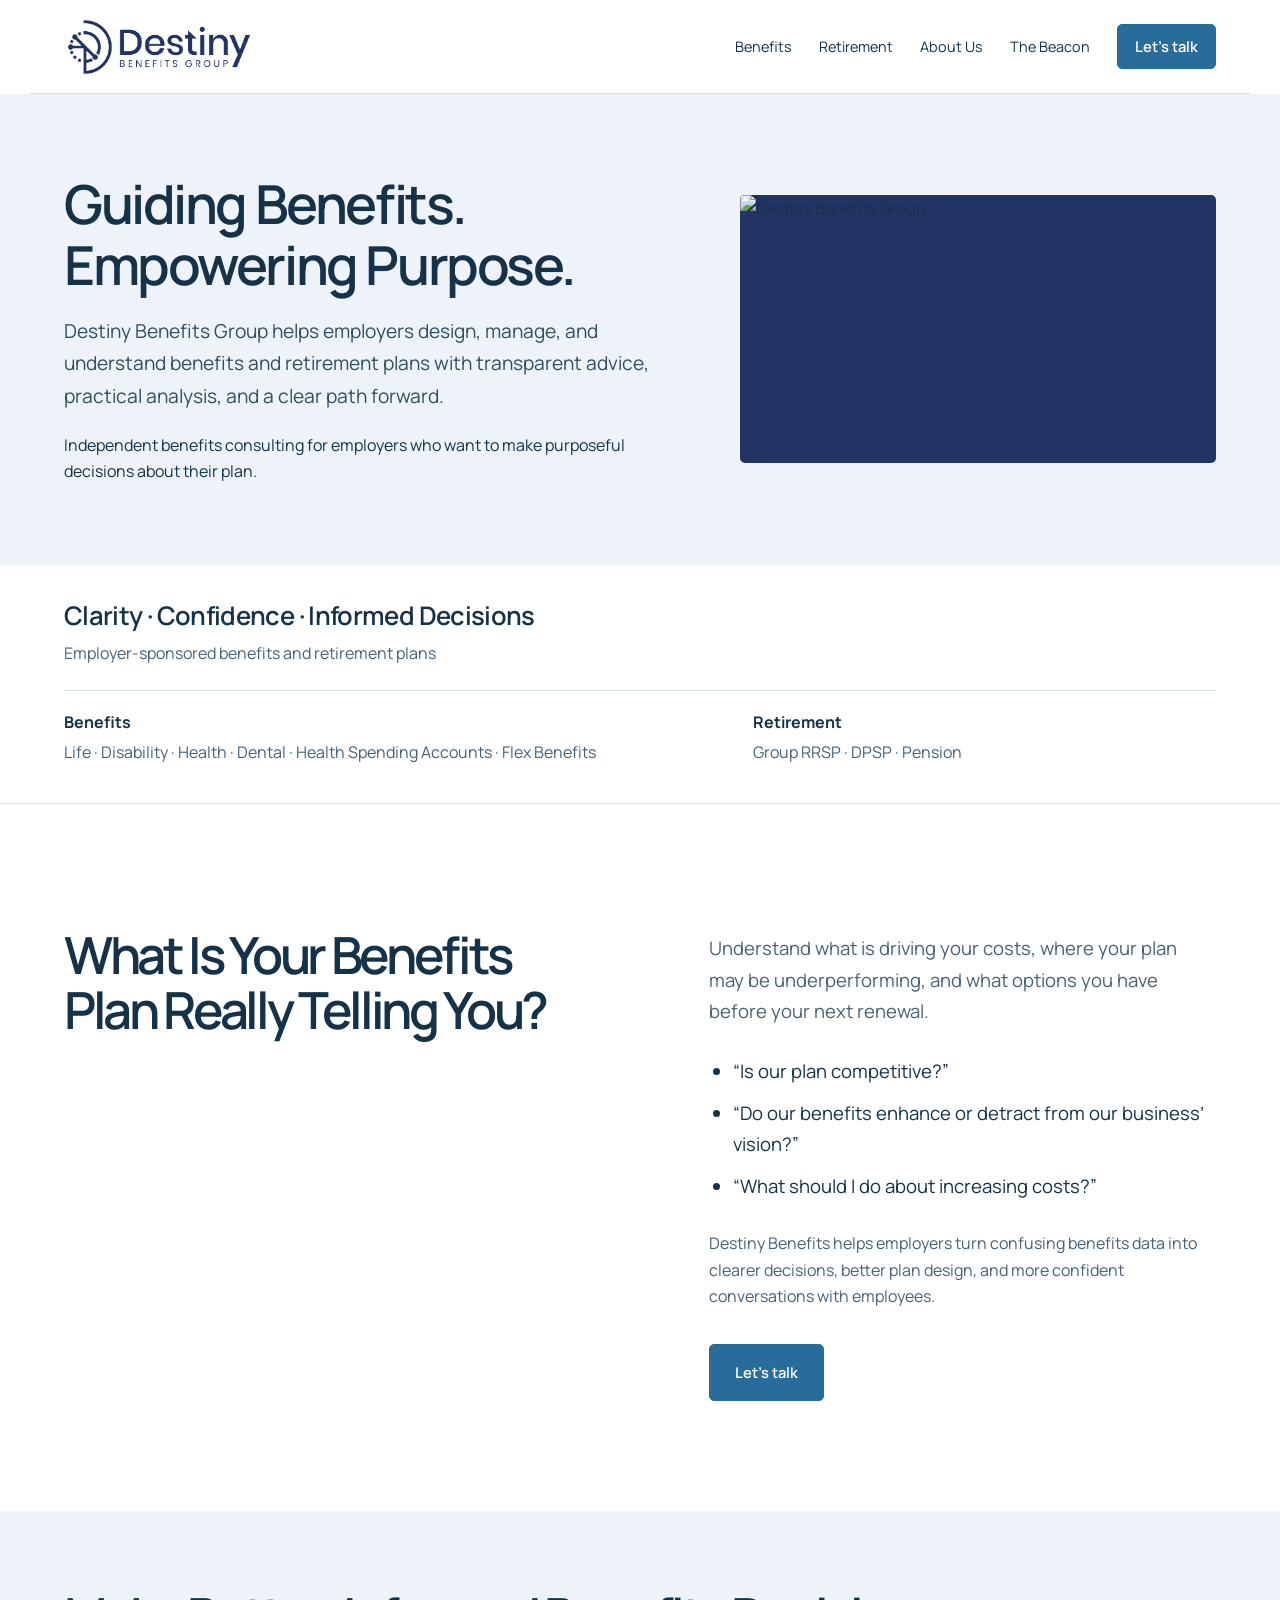
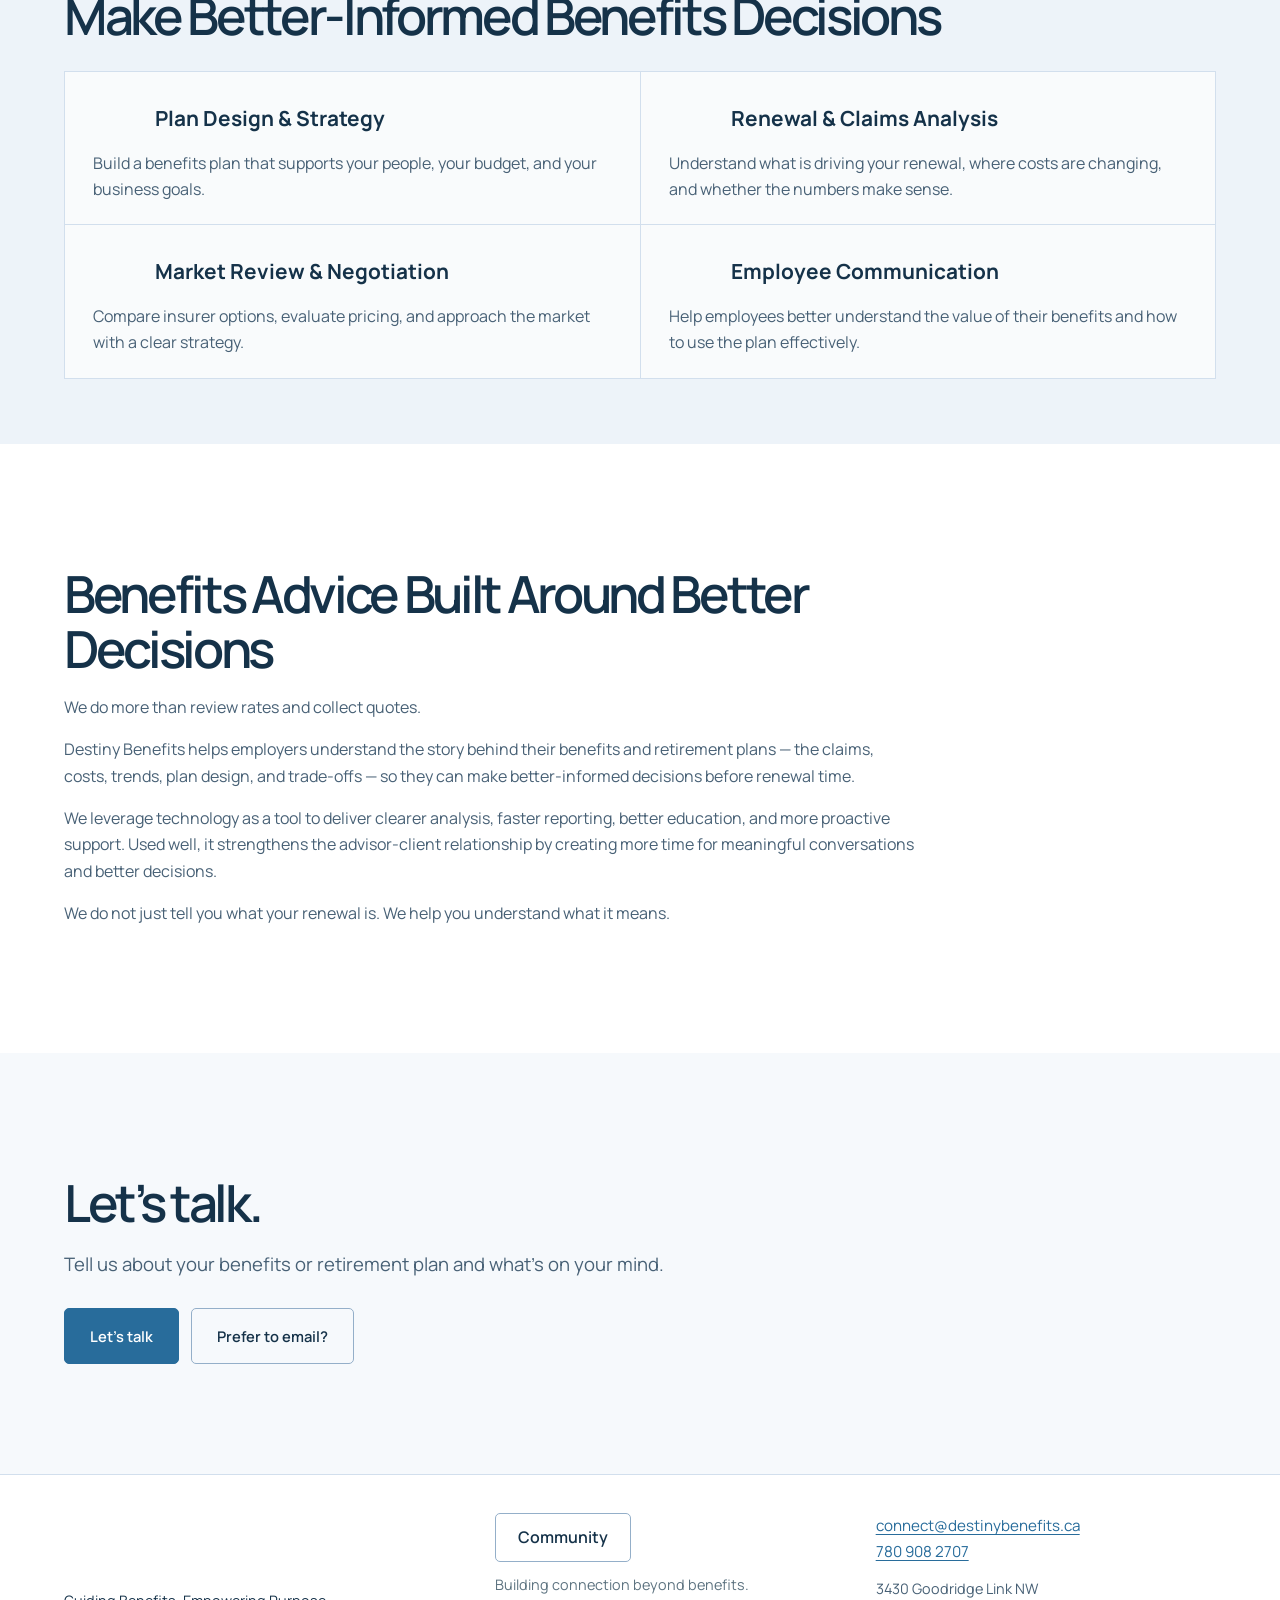
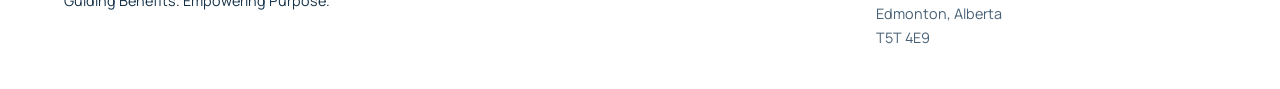
==== website/index.html @ bb43218a "Initial website backup" ====
<!doctype html>
<html lang="en-CA">
<head>
<meta charset="utf-8"><meta name="viewport" content="width=device-width,initial-scale=1">
<title>Destiny Benefits Group | Benefits &amp; Group Retirement</title>
<meta name="description" content="Destiny Benefits Group helps employers design, manage and understand benefits and retirement plans with transparent advice, practical analysis and a clear path forward.">
<link rel="canonical" href="https://www.caseyco.ca/">
<script async src="https://www.googletagmanager.com/gtag/js?id=G-K50L75HKY7"></script>
<script>window.dataLayer=window.dataLayer||[];function gtag(){dataLayer.push(arguments)}gtag('js',new Date());gtag('config','G-K50L75HKY7');</script>
<link rel="icon" type="image/svg+xml" href="data:image/svg+xml,%3Csvg xmlns='http://www.w3.org/2000/svg' viewBox='0 0 64 64'%3E%3Crect width='64' height='64' rx='10' fill='%23262327'/%3E%3Ctext x='32' y='45' text-anchor='middle' font-family='Georgia' font-size='43' fill='%23d6ac58'%3E%26amp%3B%3C/text%3E%3C/svg%3E">
<style>
@import url('https://fonts.googleapis.com/css2?family=DM+Sans:wght@400;500;600;700&family=Manrope:wght@400;500;600&display=swap');
:root{--ink:#282428;--muted:#665f5d;--gold:#b8893d;--pale:#f7f3ec;--cream:#fdfbf7;--line:#ded6ca}*{box-sizing:border-box}html{scroll-behavior:smooth}body{margin:0;color:var(--ink);background:var(--cream);font:16px/1.65 'DM Sans',Arial,sans-serif}a{color:inherit}img{max-width:100%}button,input,select,textarea{font:inherit}button{cursor:pointer}.wrap{max-width:1220px;margin:auto;padding:0 34px}.eyebrow{font-size:.78rem;letter-spacing:.19em;text-transform:uppercase;font-weight:700;color:#946c31}.serif{font-family:Georgia,'Times New Roman',serif;font-weight:400;letter-spacing:-.045em;line-height:1.06}h1{font-size:clamp(3.2rem,6.7vw,6.8rem);margin:.3em 0}h2{font-size:clamp(2.4rem,4vw,4.5rem);margin:.25em 0 .35em}h3{font-size:1.38rem;line-height:1.25;margin:.7em 0}.lead{font-size:1.16rem;line-height:1.7;color:#4d4748;max-width:620px}.btn{display:inline-flex;align-items:center;justify-content:center;padding:15px 25px;border:1px solid var(--ink);background:var(--ink);color:white;text-decoration:none;font-weight:600;font-size:.92rem;min-height:54px;transition:.2s}.btn:hover{background:#4c3e35}.btn.light{background:transparent;color:var(--ink)}.btn.light:hover{background:#eee8dd}.textlink{font-weight:700;text-underline-offset:5px}.nav{display:flex;align-items:center;justify-content:space-between;gap:24px;min-height:94px;border-bottom:1px solid var(--line)}.nav img{width:190px;display:block}.navlinks{display:flex;align-items:center;gap:27px;font-size:.9rem}.navlinks a{text-decoration:none}.navlinks a:hover{text-decoration:underline}.navlinks .btn{min-height:42px;padding:9px 17px;color:white}.hero{background:#f8f5ef;position:relative;overflow:hidden}.hero:after{content:'&';font-family:Georgia,serif;color:#d8bd87;position:absolute;font-size:40rem;line-height:1;right:-7rem;top:-7rem;opacity:.16;pointer-events:none}.herogrid{display:grid;grid-template-columns:1.2fr .8fr;gap:7%;align-items:end;padding-top:95px;padding-bottom:100px;position:relative;z-index:1}.hero .lead{font-size:1.2rem}.heroaside{border-top:1px solid #bbaa8e;padding-top:30px;margin-bottom:14px;max-width:380px}.heroaside strong{display:block;font:normal 1.8rem/1.2 Georgia,serif}.heroaside p{color:var(--muted)}.actions{display:flex;gap:12px;flex-wrap:wrap;margin-top:35px}.strip{background:var(--ink);color:#f7f0e4}.strip .wrap{display:flex;align-items:center;justify-content:space-between;gap:40px;padding-top:28px;padding-bottom:28px}.strip p{margin:0;font-size:1.05rem}.strip span{color:#d6ad66}.section{padding:110px 0}.intro{display:grid;grid-template-columns:1fr 1fr;gap:12%;align-items:start}.intro p{color:var(--muted)}.rule{border-top:1px solid var(--line);margin-top:40px}.grid3{display:grid;grid-template-columns:repeat(3,1fr);gap:23px;margin-top:45px}.card{border-top:2px solid #c49a57;padding:25px 15px 20px 0}.card .num{font-family:Georgia,serif;color:#b58c4e;font-size:1.5rem}.card p{color:var(--muted);margin:0}.cream{background:var(--pale)}.offerhead{display:flex;justify-content:space-between;align-items:end;gap:40px}.offerhead p{max-width:480px;color:var(--muted)}.offergrid{display:grid;grid-template-columns:repeat(2,1fr);gap:1px;background:var(--line);border:1px solid var(--line);margin-top:45px}.offer{padding:39px;background:var(--cream)}.offer p{color:var(--muted);margin:0}.offer small{display:block;text-transform:uppercase;letter-spacing:.12em;color:#936b34;font-weight:700}.micro{background:#2d292b;color:#f8f4ee;padding:95px 0}.microgrid{display:grid;grid-template-columns:1.2fr .8fr;gap:10%;align-items:center}.micro .eyebrow{color:#dbba7a}.micro p{color:#ddd4cb}.micro .btn{background:#d1aa66;color:#261f1e;border-color:#d1aa66}.microbox{border:1px solid #8b7558;padding:38px}.microbox strong{font:normal 2rem Georgia,serif;color:#e4ca97}.microbox ul{padding-left:20px;color:#e5d9cd}.microbox li{margin:10px 0}.process{display:grid;grid-template-columns:repeat(4,1fr);gap:22px;margin-top:40px}.step{border-top:1px solid #ae956d;padding-top:17px}.step b{color:#af8546}.step p{color:var(--muted)}.quote{padding:78px 0;background:#eee5d6}.quote blockquote{font:normal clamp(2rem,3.7vw,3.9rem)/1.2 Georgia,serif;letter-spacing:-.035em;max-width:900px;margin:0}.quote p{margin-bottom:0;color:#6f604c}.contact{background:#f8f5ef}.contactgrid{display:grid;grid-template-columns:.85fr 1.15fr;gap:9%}.contact p{color:var(--muted)}form{background:#fff;padding:36px;border:1px solid var(--line)}label{display:block;font-weight:600;font-size:.9rem;margin-bottom:6px}input,select,textarea{width:100%;border:1px solid #bfb7ab;background:#fff;border-radius:0;padding:12px 13px;color:var(--ink);min-height:49px}textarea{min-height:110px;resize:vertical}input:focus,select:focus,textarea:focus{outline:2px solid var(--gold);outline-offset:2px}.field{margin-bottom:18px}.row{display:grid;grid-template-columns:1fr 1fr;gap:15px}.hint{font-size:.82rem;color:var(--muted);line-height:1.5}.footer{background:#262327;color:#e8e0d8;padding:45px 0}.footer .wrap{display:flex;justify-content:space-between;gap:30px;align-items:center}.footer img{width:180px;background:white}.footer a{color:#e2bf81}.footer p{font-size:.82rem;color:#c8bfb5;margin:0}.sr{position:absolute;width:1px;height:1px;padding:0;margin:-1px;overflow:hidden;clip:rect(0,0,0,0);white-space:nowrap;border:0}@media(max-width:850px){.navlinks a:not(.btn){display:none}.herogrid,.intro,.microgrid,.contactgrid{grid-template-columns:1fr}.herogrid{padding-top:65px;padding-bottom:70px;gap:45px}.heroaside{max-width:none}.grid3,.process{grid-template-columns:repeat(2,1fr)}.section{padding:75px 0}}@media(max-width:600px){.wrap{padding-left:22px;padding-right:22px}.nav{min-height:74px}.nav img{width:145px}.navlinks .btn{font-size:.78rem;padding:7px 10px;min-height:40px}.herogrid{padding-top:48px}h1{font-size:3.45rem}.grid3,.process,.offergrid,.row{grid-template-columns:1fr}.offer{padding:27px}.strip .wrap{display:block}.strip p+p{margin-top:8px}.microbox{padding:25px}.footer .wrap{display:block}.footer p{margin-top:20px}form{padding:22px}.section{padding:65px 0}}@media(prefers-reduced-motion:reduce){html{scroll-behavior:auto}*{transition:none!important}}
/* Blend the white JPEG logo into the page instead of framing it as a tile. */
.nav img,.footer img{mix-blend-mode:multiply}
.footer{background:#f8f5ef;color:var(--ink);border-top:1px solid var(--line)}
.footer img{background:transparent}.footer a{color:#735020}.footer p{color:#6f6760}
.hero{background:#f7f2e9}.hero:after{opacity:.11;right:-5rem;top:-8rem}
.hero .eyebrow{color:#805722}.heroaside{border-top:2px solid #c99d56}
@media(max-width:600px){.hero:after{right:-10rem;top:3rem;font-size:25rem}}

/* Contemporary, high-contrast direction. The supplied mark remains blended into white surfaces. */
:root{--ink:#153249;--muted:#486176;--gold:#286c9b;--pale:#edf3f9;--cream:#ffffff;--line:#d2dfed}
body{background:#fff;color:var(--ink);font-family:'Manrope','DM Sans',Arial,sans-serif}
.serif{font-family:'Manrope','DM Sans',Arial,sans-serif;font-weight:600;letter-spacing:-.065em;line-height:1.07}
.eyebrow{color:#255c86;letter-spacing:.12em}.lead{color:#314d60}.btn{background:#286c9b;border-color:#286c9b;color:white;border-radius:5px}.btn:hover{background:#205579;border-color:#205579}.btn.light{color:#153249;border-color:#94afc9;background:transparent}.btn.light:hover{background:#e7eff8}
.nav{background:white}.nav img,.footer img{mix-blend-mode:multiply}.navlinks .btn{color:white}
.hero{background:#edf3f9}.hero:after{content:none}.herogrid{align-items:center;grid-template-columns:1.16fr .84fr;padding-top:105px;padding-bottom:115px}.hero h1{max-width:790px}.heroaside{background:#153249;color:white;padding:50px;border:0;max-width:none;margin:0;border-radius:5px;box-shadow:16px 16px 0 #ccdff2}.heroaside .eyebrow{color:#b5d8f4}.heroaside strong{font-family:'Manrope',sans-serif;font-size:clamp(1.7rem,2.2vw,2.5rem);font-weight:600;letter-spacing:-.045em}.heroaside p{color:#dfecf8}.hero .eyebrow{color:#286c9b}
.audience{background:#fff}.audience-heading{display:flex;justify-content:space-between;align-items:end;gap:40px}.audience-heading p{max-width:385px;color:var(--muted)}.audience-tabs{display:grid;grid-template-columns:repeat(3,1fr);gap:12px;margin-top:42px}.audience-tab{text-align:left;border:1px solid #d2dfed;background:#f6f9fc;color:var(--ink);padding:23px 25px;min-height:126px;border-radius:5px;transition:.2s}.audience-tab:hover{border-color:#286c9b;background:#e7eff8}.audience-tab.active{background:#153249;color:white;border-color:#153249}.audience-tab span{font-size:.76rem;font-weight:700;color:#286c9b;margin-right:15px}.audience-tab.active span{color:#b5d8f4}.audience-tab strong{font-size:1.14rem}.audience-tab small{display:block;margin:10px 0 0 32px;font-size:.85rem}.audience-panel{display:grid;grid-template-columns:1.05fr .95fr;gap:8%;background:#edf3f9;margin-top:14px;padding:55px;border-radius:5px;min-height:400px}.audience-copy h3{font-size:clamp(2rem,3.2vw,3.5rem);margin:12px 0 22px;max-width:540px}.audience-copy p{color:#38576b}.audience-copy .btn{margin-top:13px}.audience-benefits{border-left:1px solid #bed2e7;padding-left:8%;align-self:center}.audience-benefits ul{padding:0;margin:15px 0 0;list-style:none}.audience-benefits li{padding:18px 0;border-top:1px solid #bed2e7}.audience-benefits strong,.audience-benefits span{display:block}.audience-benefits span{font-size:.93rem;color:#486176;margin-top:3px}
.review{background:#153249;color:white}.reviewgrid{display:grid;grid-template-columns:1.15fr .85fr;gap:12%;align-items:center}.review .eyebrow{color:#b5d8f4}.review .lead,.review p{color:#dfecf8}.review .btn{background:#a4cbec;color:#17364f;border-color:#a4cbec}.review .btn:hover{background:#d0e6f9}.review-note{border:1px solid #7399ba;padding:35px}.review-note h3{font-size:1.65rem}.review-note p{margin-bottom:0}
.solutions{background:white}.offergrid{background:#d2dfed;border-color:#d2dfed}.offer{background:#f9fbfc}.offer small{color:#286c9b}.offer h3{font-size:1.5rem}.method{background:#edf3f9}.method .step{border-color:#91b5d4}.method .step b{color:#286c9b}
.contact{background:#f6f9fc}.contact form{border-color:#d2dfed;box-shadow:12px 12px 0 #dfeaf6}.contact input,.contact select,.contact textarea{border-color:#a1b9d1;border-radius:3px}.footer{background:#fff;color:var(--ink);border-top:1px solid #d2dfed}.footer a{color:#286c9b}.footer p{color:#5d7380}
@media(max-width:850px){.herogrid,.reviewgrid,.audience-panel{grid-template-columns:1fr}.reviewgrid{gap:38px}.audience-panel{gap:24px}.herogrid{padding-top:75px;padding-bottom:85px}.heroaside{box-shadow:10px 10px 0 #ccdff2}.audience-benefits{border-left:0;border-top:1px solid #bed2e7;padding:28px 0 0}.audience-heading{display:block}}
@media(max-width:600px){.herogrid{padding-top:55px}.hero h1{font-size:clamp(3rem,12vw,4rem)}.heroaside{padding:29px}.audience-tabs{grid-template-columns:1fr;gap:8px}.audience-tab{min-height:80px;padding:14px 18px}.audience-tab small{margin:3px 0 0 31px}.audience-panel{padding:27px}.review-note{padding:25px}.contact form{box-shadow:6px 6px 0 #dfeaf6}}
.contact-content{max-width:760px}.contact-content .actions{margin-top:28px}.contact-content .btn{margin-top:0}
.brand-logo{display:block;width:190px;height:70px;background:url("assets/destiny-benefits-logo.png") center center/340px auto no-repeat}.footer .brand-logo{width:180px;height:66px;background-size:322px auto}@media(max-width:600px){.nav .brand-logo{width:145px;height:54px;background-size:260px auto}}
@media(max-width:850px){.nav{flex-wrap:wrap;padding-top:10px;padding-bottom:14px}.navlinks{width:100%;justify-content:space-between;gap:10px;flex-wrap:wrap}.navlinks a:not(.btn){display:inline}.navlinks .btn{min-height:40px;padding:8px 13px}}
.copy-option{margin-top:30px;border-top:1px solid #bed2e7;padding-top:18px}.copy-option summary{cursor:pointer;font-weight:700;color:#255c86;text-underline-offset:4px}.copy-option[open]{border-top-color:#82a8c9}.copy-option h4{font-size:1.45rem;line-height:1.2;margin:22px 0 12px}.copy-option p{margin:0 0 13px}.copy-option .alt-statement{margin:18px 0;font-weight:700;color:#153249}

.hero h1{font-size:clamp(2.8rem,4.3vw,4.5rem);line-height:1.13;letter-spacing:-.045em;max-width:680px}
@media(max-width:600px){.hero h1{font-size:clamp(2.45rem,8.5vw,3.1rem);line-height:1.14}}

.home-hero .herogrid{grid-template-columns:1.12fr .88fr;gap:6%;padding-top:64px;padding-bottom:64px}.home-hero h1{font-size:clamp(2.7rem,4.2vw,4.3rem)}.logo-animation{position:relative;aspect-ratio:16/9;width:100%;overflow:hidden;border-radius:5px;background:#223463}.logo-animation img,.logo-animation video{position:absolute;width:100%;height:100%;object-fit:contain;inset:0}.logo-animation video{display:none}.logo-animation.playing video{display:block}.logo-animation.playing img{visibility:hidden}.home-plans{padding:32px 0;border-bottom:1px solid var(--line)}.home-plans .wrap{display:grid;grid-template-columns:.8fr 1.2fr;gap:35px;align-items:center}.home-plans p{margin:4px 0}.home-services{grid-template-columns:repeat(2,1fr)}.home-questions{padding-left:24px;margin:28px 0;font-size:1.16rem}.home-questions li{margin:12px 0}.home-approach{max-width:850px}.home-approach p{color:var(--muted)}@media(max-width:850px){.home-hero .herogrid{grid-template-columns:1fr;gap:30px}.logo-animation{grid-row:1;max-width:480px;justify-self:center}.home-plans .wrap{grid-template-columns:1fr;gap:12px}}@media(max-width:600px){.home-hero .herogrid{padding-top:28px;padding-bottom:45px}.logo-animation{max-width:340px}.home-services{grid-template-columns:1fr}}
.service-icon{display:block;width:112px;height:99px;background-image:url('/assets/service-icons.png');background-size:400% 100%;background-repeat:no-repeat;mix-blend-mode:multiply;margin:-12px 0 12px -24px}.service-icon.strategy{background-position:0% 0}.service-icon.analysis{background-position:33.333333% 0}.service-icon.review-icon{background-position:66.666667% 0}.service-icon.employee{background-position:100% 0}
.home-service-section{padding:65px 0}.home-service-section .home-services{margin-top:28px}.home-services .offer{padding:22px 28px}.service-title{display:flex;align-items:center;gap:12px;margin-bottom:9px}.service-title h3{margin:0;font-size:1.3rem}.service-title .service-icon{flex:0 0 72px;width:72px;height:64px;margin:-8px -8px -8px -16px}.home-services .offer p{font-size:1rem;line-height:1.6}@media(max-width:600px){.home-service-section{padding:45px 0}.home-services .offer{padding:20px 24px}.service-title h3{font-size:1.2rem}}
.home-plans{padding:34px 0 38px}.home-plans .wrap{display:block}.home-plans .plans-heading{font-size:clamp(1.3rem,2vw,1.65rem);font-weight:600;line-height:1.35;letter-spacing:-.025em;margin:0 0 7px}.home-plans .plans-description{font-size:1rem;color:var(--muted);margin:0}.plans-columns{display:grid;grid-template-columns:1.4fr 1fr;gap:40px;margin-top:23px;padding-top:20px;border-top:1px solid var(--line)}.plans-columns h3{font-size:1rem;margin:0 0 6px;line-height:1.4}.plans-columns p{font-size:1rem;color:var(--muted);line-height:1.65;margin:0}@media(max-width:600px){.plans-columns{grid-template-columns:1fr;gap:18px}.home-plans{padding:28px 0 30px}}
.service-title .service-icon{position:relative;flex:0 0 48px;width:48px;height:48px;margin:0;background:none;mix-blend-mode:multiply}.service-title .service-icon:before{content:"";position:absolute;background-image:url("/assets/service-icons.png");background-repeat:no-repeat}.service-title{gap:14px}
.service-title .service-icon.strategy:before{width:44.000px;height:43.463px;left:2.000px;top:2.268px;background-size:403.512px 89.341px;background-position:-33.268px -27.098px}
.service-title .service-icon.analysis:before{width:38.292px;height:44.000px;left:4.854px;top:2.000px;background-size:357.708px 79.200px;background-position:-112.022px -20.692px}
.service-title .service-icon.review-icon:before{width:44.000px;height:42.186px;left:2.000px;top:2.907px;background-size:341.113px 75.526px;background-position:-179.175px -20.639px}
.service-title .service-icon.employee:before{width:44.000px;height:42.683px;left:2.000px;top:2.659px;background-size:396.263px 87.737px;background-position:-301.940px -25.820px}

/* Shared footer across every page. */
.footer{background:#fff;border-top:1px solid var(--line);padding:38px 0}.footer .footer-grid{display:grid;grid-template-columns:1.15fr 1fr 1fr;gap:40px;align-items:start}.footer .brand-logo{width:180px;height:66px;background:url('/assets/destiny-benefits-logo.png') center/322px auto no-repeat}.footer .footer-tagline{font-size:.9rem;color:var(--ink);margin:10px 0 0}.footer .community-link{display:inline-flex;align-items:center;justify-content:center;padding:10px 22px;border:1px solid #94afc9;border-radius:5px;text-decoration:none;color:var(--ink);font-size:1rem;font-weight:600;min-height:44px}.footer .community-link:hover{background:var(--pale);border-color:#286c9b}.footer .footer-community p{font-size:.9rem;line-height:1.5;margin:12px 0 0}.footer .footer-contact{font-size:.95rem;line-height:1.7}.footer .footer-contact a{overflow-wrap:anywhere;text-underline-offset:3px}.footer address{font-style:normal;font-size:.9rem;color:var(--muted);margin-top:12px}.footer a:focus-visible{outline:2px solid #286c9b;outline-offset:4px}@media(max-width:850px){.footer .footer-grid{grid-template-columns:1fr 1fr;gap:28px}.footer .footer-brand{grid-column:1/-1}}@media(max-width:600px){.footer .footer-grid{grid-template-columns:1fr;gap:26px}.footer .footer-brand{grid-column:auto}.footer .footer-tagline{margin-top:10px}.footer .footer-community p{margin-top:10px}}
</style>
</head>
<body><header class="wrap nav"><a href="/" aria-label="Destiny Benefits Group home"><span class="brand-logo" role="img" aria-label="Destiny Benefits Group"></span></a><nav class="navlinks" aria-label="Main navigation"><a href="/healthbenefits/">Benefits</a><a href="/retirement/">Retirement</a><a href="/model/">About Us</a><a href="https://www.destinybenefits.ca/the-beacon-blog">The Beacon</a><a class="btn" href="/lets-talk/">Let’s talk</a></nav></header><main id="top">
<section class="hero home-hero"><div class="wrap herogrid"><div><h1 class="serif">Guiding Benefits.<br>Empowering Purpose.</h1><p class="lead">Destiny Benefits Group helps employers design, manage, and understand benefits and retirement plans with transparent advice, practical analysis, and a clear path forward.</p><p>Independent benefits consulting for employers who want to make purposeful decisions about their plan.</p></div><div class="logo-animation" id="logo-animation"><img src="/assets/destiny-logo-poster.jpg" alt="Destiny Benefits Group"><video id="brand-video" src="/assets/destiny-logo-animation.mp4" poster="/assets/destiny-logo-poster.jpg" muted playsinline preload="none" aria-hidden="true" tabindex="-1"></video></div></div></section>
<section class="home-plans" aria-labelledby="plans-heading"><div class="wrap"><h2 id="plans-heading" class="plans-heading">Clarity · Confidence · Informed Decisions</h2><p class="plans-description">Employer-sponsored benefits and retirement plans</p><div class="plans-columns"><div><h3>Benefits</h3><p>Life · Disability · Health · Dental · Health Spending Accounts · Flex Benefits</p></div><div><h3>Retirement</h3><p>Group RRSP · DPSP · Pension</p></div></div></div></section>
<section class="section"><div class="wrap intro"><div><h2 class="serif">What Is Your Benefits Plan Really Telling You?</h2></div><div><p class="lead">Understand what is driving your costs, where your plan may be underperforming, and what options you have before your next renewal.</p><ul class="home-questions"><li>“Is our plan competitive?”</li><li>“Do our benefits enhance or detract from our business’ vision?”</li><li>“What should I do about increasing costs?”</li></ul><p>Destiny Benefits helps employers turn confusing benefits data into clearer decisions, better plan design, and more confident conversations with employees.</p><div class="actions"><a class="btn" href="/lets-talk/">Let’s talk</a></div></div></div></section>
<section class="section cream home-service-section"><div class="wrap"><h2 class="serif">Make Better-Informed Benefits Decisions</h2><div class="offergrid home-services"><article class="offer"><div class="service-title"><span class="service-icon strategy" aria-hidden="true"></span><h3>Plan Design &amp; Strategy</h3></div><p>Build a benefits plan that supports your people, your budget, and your business goals.</p></article><article class="offer"><div class="service-title"><span class="service-icon analysis" aria-hidden="true"></span><h3>Renewal &amp; Claims Analysis</h3></div><p>Understand what is driving your renewal, where costs are changing, and whether the numbers make sense.</p></article><article class="offer"><div class="service-title"><span class="service-icon review-icon" aria-hidden="true"></span><h3>Market Review &amp; Negotiation</h3></div><p>Compare insurer options, evaluate pricing, and approach the market with a clear strategy.</p></article><article class="offer"><div class="service-title"><span class="service-icon employee" aria-hidden="true"></span><h3>Employee Communication</h3></div><p>Help employees better understand the value of their benefits and how to use the plan effectively.</p></article></div></div></section>
<section class="section"><div class="wrap"><div class="home-approach"><h2 class="serif">Benefits Advice Built Around Better Decisions</h2><p>We do more than review rates and collect quotes.</p><p>Destiny Benefits helps employers understand the story behind their benefits and retirement plans — the claims, costs, trends, plan design, and trade-offs — so they can make better-informed decisions before renewal time.</p><p>We leverage technology as a tool to deliver clearer analysis, faster reporting, better education, and more proactive support. Used well, it strengthens the advisor-client relationship by creating more time for meaningful conversations and better decisions.</p><p>We do not just tell you what your renewal is. We help you understand what it means.</p></div></div></section>
<section class="contact section" id="contact"><div class="wrap"><div class="contact-content"><h2 class="serif">Let’s talk.</h2><p class="lead">Tell us about your benefits or retirement plan and what’s on your mind.</p><div class="actions"><a class="btn" href="/lets-talk/">Let’s talk</a><a class="btn light" href="mailto:connect@destinybenefits.ca">Prefer to email?</a></div></div></div></section></main><footer class="footer"><div class="wrap footer-grid"><div class="footer-brand"><a href="/" aria-label="Destiny Benefits Group home"><span class="brand-logo" role="img" aria-label="Destiny Benefits Group"></span></a><p class="footer-tagline">Guiding Benefits. Empowering Purpose.</p></div><nav class="footer-community" aria-label="Community"><a class="community-link" href="/community/">Community</a><p>Building connection beyond benefits.</p></nav><div class="footer-contact"><a href="mailto:connect@destinybenefits.ca">connect@destinybenefits.ca</a><br><a href="tel:+17809082707">780 908 2707</a><address>3430 Goodridge Link NW<br>Edmonton, Alberta<br>T5T 4E9</address></div></div></footer>
<script>

(()=>{const video=document.getElementById('brand-video'),box=document.getElementById('logo-animation'),key='destiny-logo-played-v1';let played=false;try{played=sessionStorage.getItem(key)==='1'}catch{}if(!video.getAttribute('src')||played||matchMedia('(prefers-reduced-motion: reduce)').matches)return;const finish=()=>{video.pause();box.classList.remove('playing')};video.addEventListener('ended',finish);video.addEventListener('error',finish);video.play().then(()=>{box.classList.add('playing');try{sessionStorage.setItem(key,'1')}catch{}}).catch(finish);})();
</script></body></html>
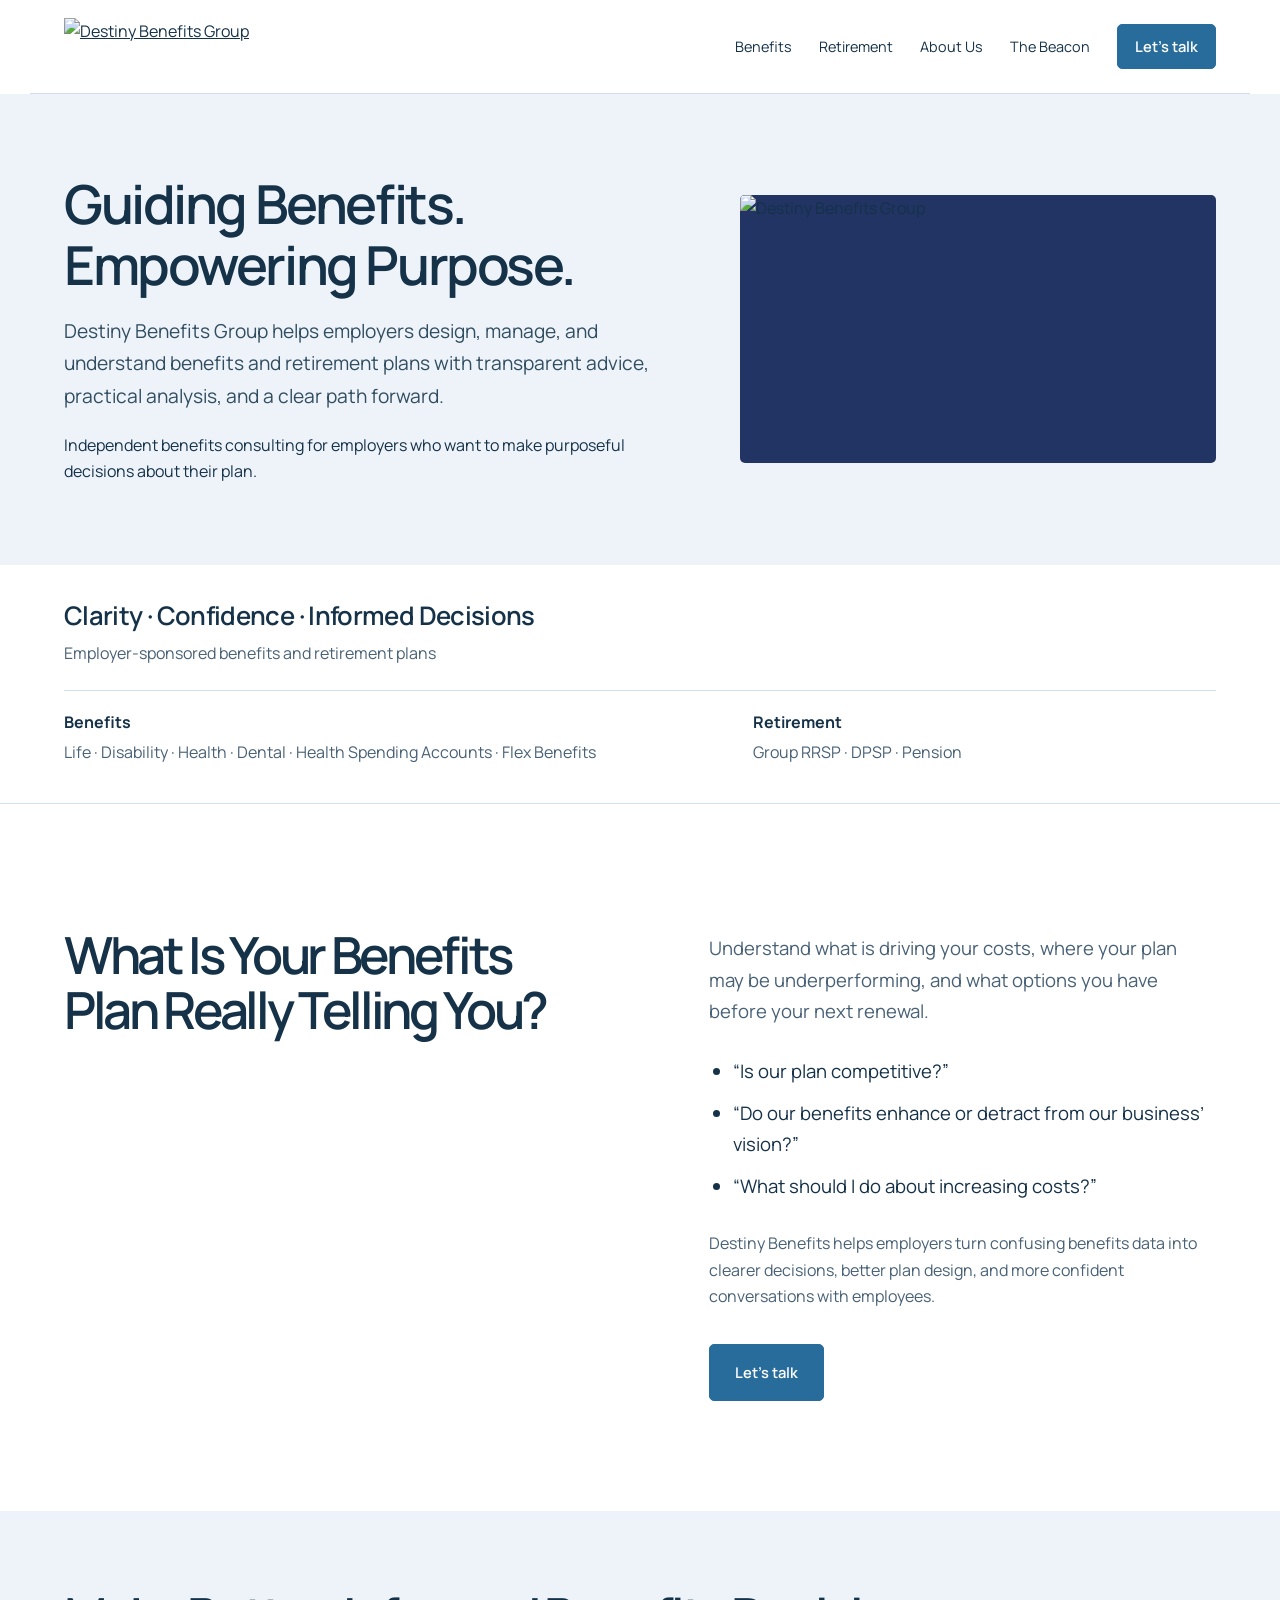
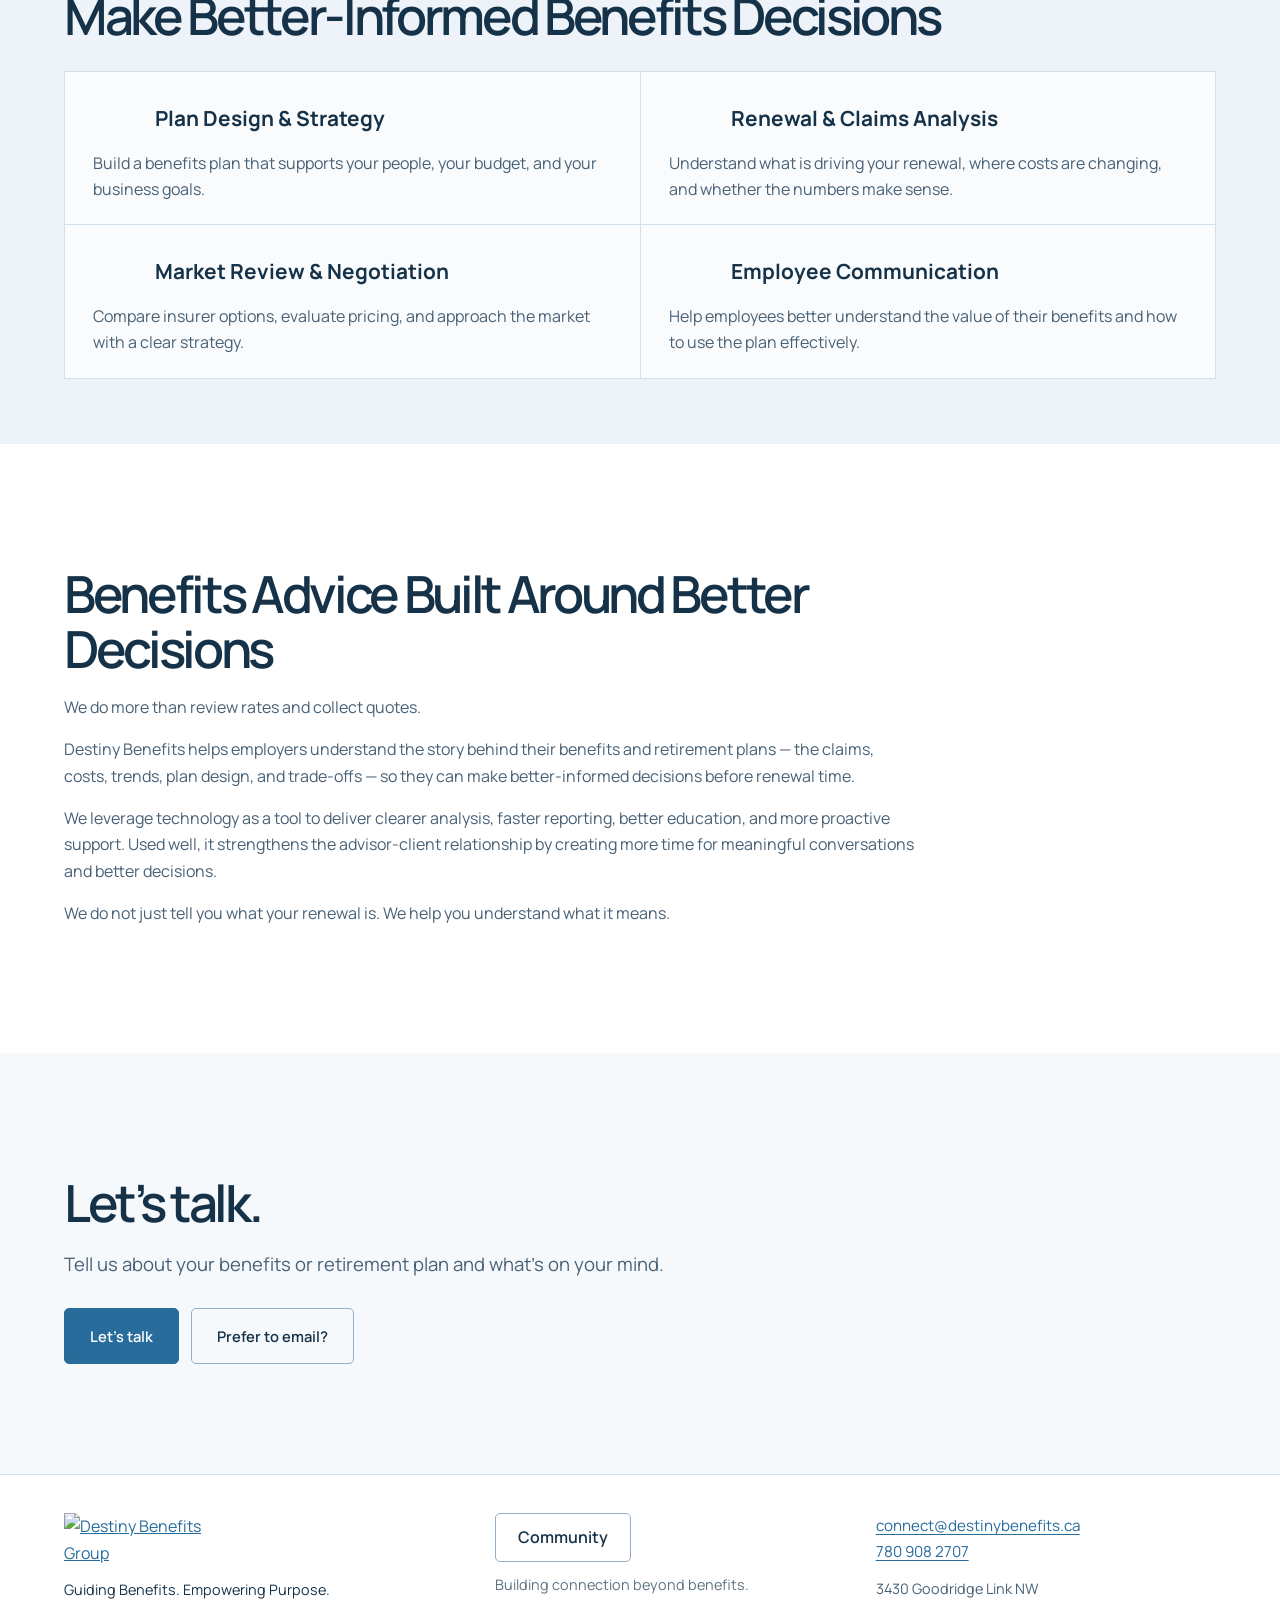
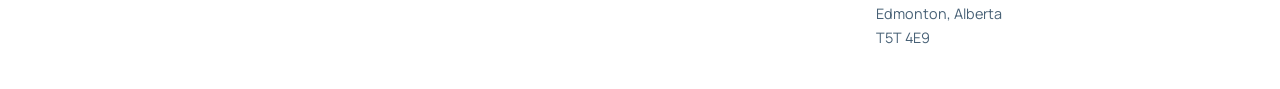
==== commit 2bc0418b: "Render original logo as an image with a tight viewport" ====
--- a/website/index.html
+++ b/website/index.html
@@ -4,7 +4,7 @@
 <meta charset="utf-8"><meta name="viewport" content="width=device-width,initial-scale=1">
 <title>Destiny Benefits Group | Benefits &amp; Group Retirement</title>
 <meta name="description" content="Destiny Benefits Group helps employers design, manage and understand benefits and retirement plans with transparent advice, practical analysis and a clear path forward.">
-<link rel="canonical" href="https://www.caseyco.ca/">
+<link rel="canonical" href="https://caseyco.ca/">
 <script async src="https://www.googletagmanager.com/gtag/js?id=G-K50L75HKY7"></script>
 <script>window.dataLayer=window.dataLayer||[];function gtag(){dataLayer.push(arguments)}gtag('js',new Date());gtag('config','G-K50L75HKY7');</script>
 <link rel="icon" type="image/svg+xml" href="data:image/svg+xml,%3Csvg xmlns='http://www.w3.org/2000/svg' viewBox='0 0 64 64'%3E%3Crect width='64' height='64' rx='10' fill='%23262327'/%3E%3Ctext x='32' y='45' text-anchor='middle' font-family='Georgia' font-size='43' fill='%23d6ac58'%3E%26amp%3B%3C/text%3E%3C/svg%3E">
@@ -52,15 +52,18 @@
 
 /* Shared footer across every page. */
 .footer{background:#fff;border-top:1px solid var(--line);padding:38px 0}.footer .footer-grid{display:grid;grid-template-columns:1.15fr 1fr 1fr;gap:40px;align-items:start}.footer .brand-logo{width:180px;height:66px;background:url('/assets/destiny-benefits-logo.png') center/322px auto no-repeat}.footer .footer-tagline{font-size:.9rem;color:var(--ink);margin:10px 0 0}.footer .community-link{display:inline-flex;align-items:center;justify-content:center;padding:10px 22px;border:1px solid #94afc9;border-radius:5px;text-decoration:none;color:var(--ink);font-size:1rem;font-weight:600;min-height:44px}.footer .community-link:hover{background:var(--pale);border-color:#286c9b}.footer .footer-community p{font-size:.9rem;line-height:1.5;margin:12px 0 0}.footer .footer-contact{font-size:.95rem;line-height:1.7}.footer .footer-contact a{overflow-wrap:anywhere;text-underline-offset:3px}.footer address{font-style:normal;font-size:.9rem;color:var(--muted);margin-top:12px}.footer a:focus-visible{outline:2px solid #286c9b;outline-offset:4px}@media(max-width:850px){.footer .footer-grid{grid-template-columns:1fr 1fr;gap:28px}.footer .footer-brand{grid-column:1/-1}}@media(max-width:600px){.footer .footer-grid{grid-template-columns:1fr;gap:26px}.footer .footer-brand{grid-column:auto}.footer .footer-tagline{margin-top:10px}.footer .footer-community p{margin-top:10px}}
+
+/* Render the original logo directly, without scaling its empty canvas. */
+.nav .brand-logo{display:block;width:190px;height:auto;background:none;mix-blend-mode:normal}.footer .brand-logo{display:block;width:180px;height:auto;background:none;mix-blend-mode:normal}@media(max-width:600px){.nav .brand-logo{width:145px;height:auto;background:none}}
 </style>
 </head>
-<body><header class="wrap nav"><a href="/" aria-label="Destiny Benefits Group home"><span class="brand-logo" role="img" aria-label="Destiny Benefits Group"></span></a><nav class="navlinks" aria-label="Main navigation"><a href="/healthbenefits/">Benefits</a><a href="/retirement/">Retirement</a><a href="/model/">About Us</a><a href="https://www.destinybenefits.ca/the-beacon-blog">The Beacon</a><a class="btn" href="/lets-talk/">Let’s talk</a></nav></header><main id="top">
+<body><header class="wrap nav"><a href="/" aria-label="Destiny Benefits Group home"><img class="brand-logo" src="/assets/destiny-benefits-logo-web.svg" alt="Destiny Benefits Group" width="1114" height="339"></a><nav class="navlinks" aria-label="Main navigation"><a href="/healthbenefits/">Benefits</a><a href="/retirement/">Retirement</a><a href="/model/">About Us</a><a href="https://www.destinybenefits.ca/the-beacon-blog">The Beacon</a><a class="btn" href="/lets-talk/">Let’s talk</a></nav></header><main id="top">
 <section class="hero home-hero"><div class="wrap herogrid"><div><h1 class="serif">Guiding Benefits.<br>Empowering Purpose.</h1><p class="lead">Destiny Benefits Group helps employers design, manage, and understand benefits and retirement plans with transparent advice, practical analysis, and a clear path forward.</p><p>Independent benefits consulting for employers who want to make purposeful decisions about their plan.</p></div><div class="logo-animation" id="logo-animation"><img src="/assets/destiny-logo-poster.jpg" alt="Destiny Benefits Group"><video id="brand-video" src="/assets/destiny-logo-animation.mp4" poster="/assets/destiny-logo-poster.jpg" muted playsinline preload="none" aria-hidden="true" tabindex="-1"></video></div></div></section>
 <section class="home-plans" aria-labelledby="plans-heading"><div class="wrap"><h2 id="plans-heading" class="plans-heading">Clarity · Confidence · Informed Decisions</h2><p class="plans-description">Employer-sponsored benefits and retirement plans</p><div class="plans-columns"><div><h3>Benefits</h3><p>Life · Disability · Health · Dental · Health Spending Accounts · Flex Benefits</p></div><div><h3>Retirement</h3><p>Group RRSP · DPSP · Pension</p></div></div></div></section>
 <section class="section"><div class="wrap intro"><div><h2 class="serif">What Is Your Benefits Plan Really Telling You?</h2></div><div><p class="lead">Understand what is driving your costs, where your plan may be underperforming, and what options you have before your next renewal.</p><ul class="home-questions"><li>“Is our plan competitive?”</li><li>“Do our benefits enhance or detract from our business’ vision?”</li><li>“What should I do about increasing costs?”</li></ul><p>Destiny Benefits helps employers turn confusing benefits data into clearer decisions, better plan design, and more confident conversations with employees.</p><div class="actions"><a class="btn" href="/lets-talk/">Let’s talk</a></div></div></div></section>
 <section class="section cream home-service-section"><div class="wrap"><h2 class="serif">Make Better-Informed Benefits Decisions</h2><div class="offergrid home-services"><article class="offer"><div class="service-title"><span class="service-icon strategy" aria-hidden="true"></span><h3>Plan Design &amp; Strategy</h3></div><p>Build a benefits plan that supports your people, your budget, and your business goals.</p></article><article class="offer"><div class="service-title"><span class="service-icon analysis" aria-hidden="true"></span><h3>Renewal &amp; Claims Analysis</h3></div><p>Understand what is driving your renewal, where costs are changing, and whether the numbers make sense.</p></article><article class="offer"><div class="service-title"><span class="service-icon review-icon" aria-hidden="true"></span><h3>Market Review &amp; Negotiation</h3></div><p>Compare insurer options, evaluate pricing, and approach the market with a clear strategy.</p></article><article class="offer"><div class="service-title"><span class="service-icon employee" aria-hidden="true"></span><h3>Employee Communication</h3></div><p>Help employees better understand the value of their benefits and how to use the plan effectively.</p></article></div></div></section>
 <section class="section"><div class="wrap"><div class="home-approach"><h2 class="serif">Benefits Advice Built Around Better Decisions</h2><p>We do more than review rates and collect quotes.</p><p>Destiny Benefits helps employers understand the story behind their benefits and retirement plans — the claims, costs, trends, plan design, and trade-offs — so they can make better-informed decisions before renewal time.</p><p>We leverage technology as a tool to deliver clearer analysis, faster reporting, better education, and more proactive support. Used well, it strengthens the advisor-client relationship by creating more time for meaningful conversations and better decisions.</p><p>We do not just tell you what your renewal is. We help you understand what it means.</p></div></div></section>
-<section class="contact section" id="contact"><div class="wrap"><div class="contact-content"><h2 class="serif">Let’s talk.</h2><p class="lead">Tell us about your benefits or retirement plan and what’s on your mind.</p><div class="actions"><a class="btn" href="/lets-talk/">Let’s talk</a><a class="btn light" href="mailto:connect@destinybenefits.ca">Prefer to email?</a></div></div></div></section></main><footer class="footer"><div class="wrap footer-grid"><div class="footer-brand"><a href="/" aria-label="Destiny Benefits Group home"><span class="brand-logo" role="img" aria-label="Destiny Benefits Group"></span></a><p class="footer-tagline">Guiding Benefits. Empowering Purpose.</p></div><nav class="footer-community" aria-label="Community"><a class="community-link" href="/community/">Community</a><p>Building connection beyond benefits.</p></nav><div class="footer-contact"><a href="mailto:connect@destinybenefits.ca">connect@destinybenefits.ca</a><br><a href="tel:+17809082707">780 908 2707</a><address>3430 Goodridge Link NW<br>Edmonton, Alberta<br>T5T 4E9</address></div></div></footer>
+<section class="contact section" id="contact"><div class="wrap"><div class="contact-content"><h2 class="serif">Let’s talk.</h2><p class="lead">Tell us about your benefits or retirement plan and what’s on your mind.</p><div class="actions"><a class="btn" href="/lets-talk/">Let’s talk</a><a class="btn light" href="mailto:connect@destinybenefits.ca">Prefer to email?</a></div></div></div></section></main><footer class="footer"><div class="wrap footer-grid"><div class="footer-brand"><a href="/" aria-label="Destiny Benefits Group home"><img class="brand-logo" src="/assets/destiny-benefits-logo-web.svg" alt="Destiny Benefits Group" width="1114" height="339"></a><p class="footer-tagline">Guiding Benefits. Empowering Purpose.</p></div><nav class="footer-community" aria-label="Community"><a class="community-link" href="/community/">Community</a><p>Building connection beyond benefits.</p></nav><div class="footer-contact"><a href="mailto:connect@destinybenefits.ca">connect@destinybenefits.ca</a><br><a href="tel:+17809082707">780 908 2707</a><address>3430 Goodridge Link NW<br>Edmonton, Alberta<br>T5T 4E9</address></div></div></footer>
 <script>
 
 (()=>{const video=document.getElementById('brand-video'),box=document.getElementById('logo-animation'),key='destiny-logo-played-v1';let played=false;try{played=sessionStorage.getItem(key)==='1'}catch{}if(!video.getAttribute('src')||played||matchMedia('(prefers-reduced-motion: reduce)').matches)return;const finish=()=>{video.pause();box.classList.remove('playing')};video.addEventListener('ended',finish);video.addEventListener('error',finish);video.play().then(()=>{box.classList.add('playing');try{sessionStorage.setItem(key,'1')}catch{}}).catch(finish);})();
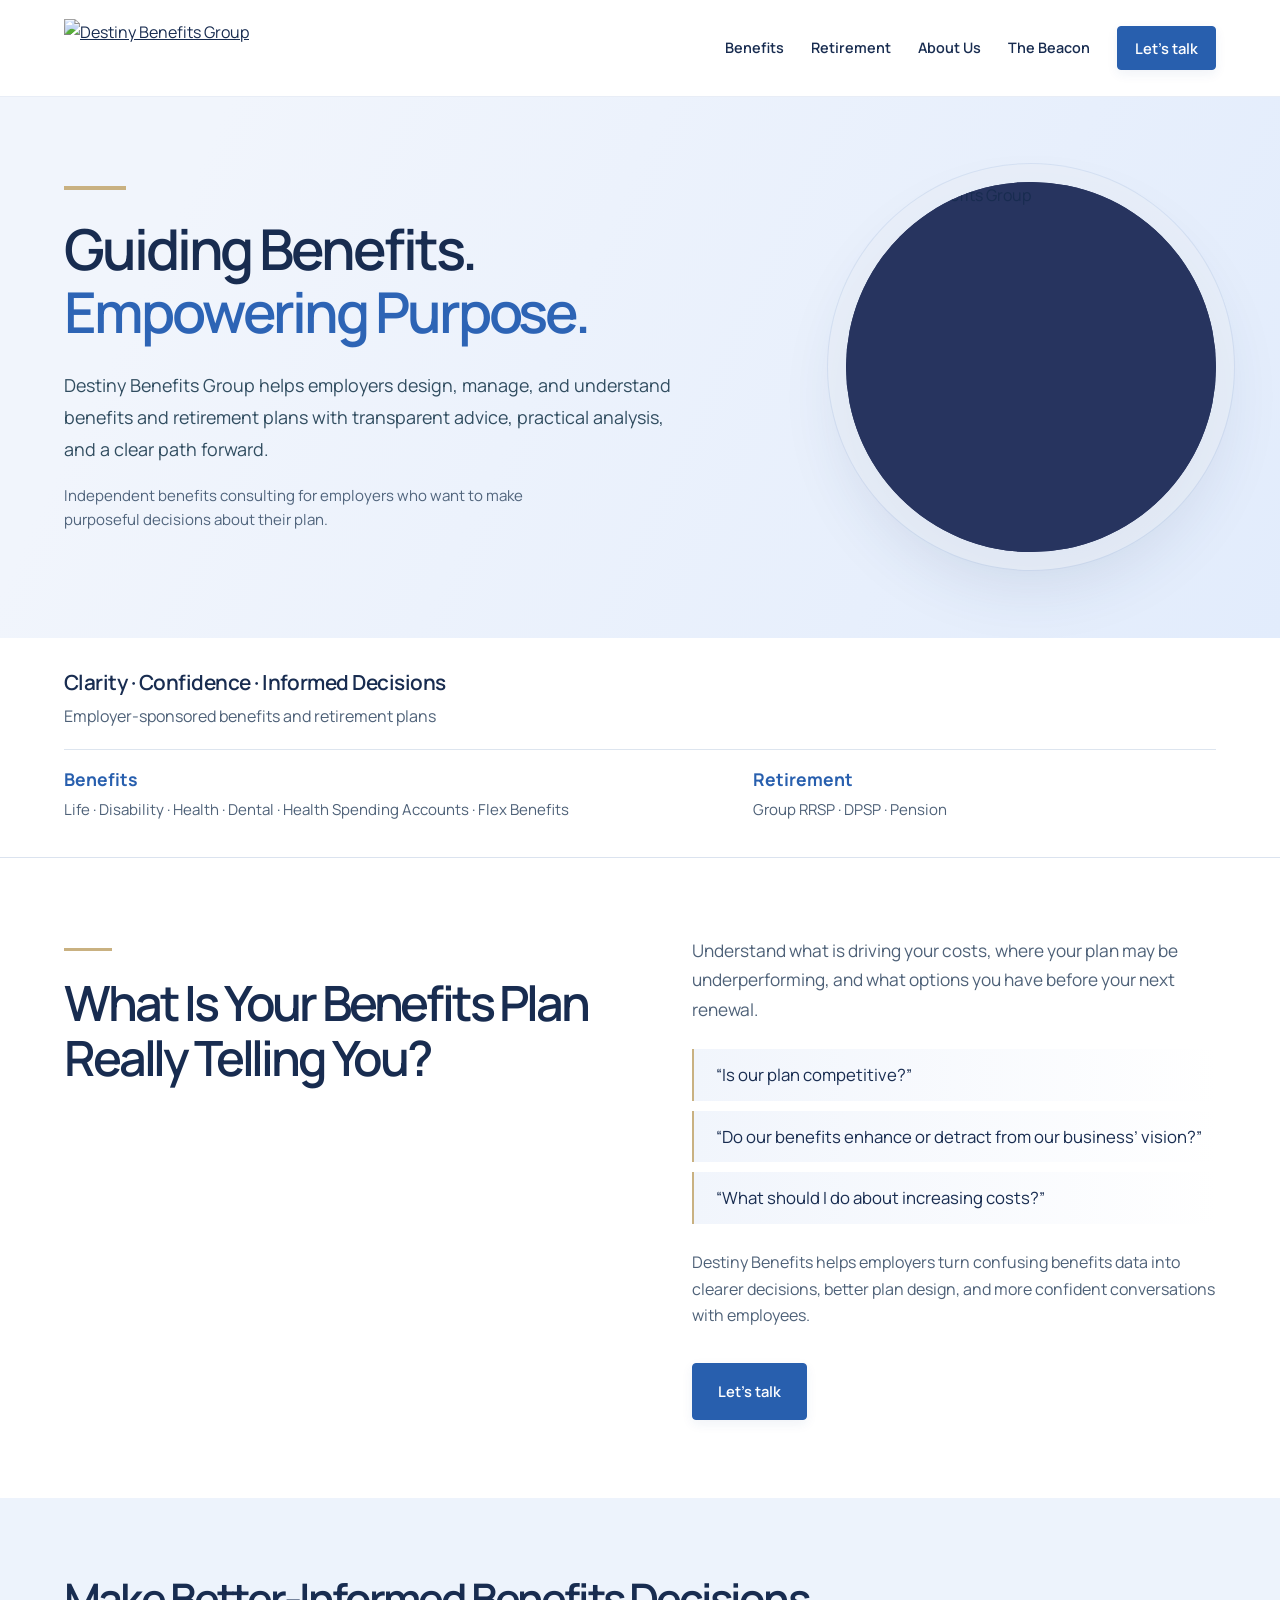
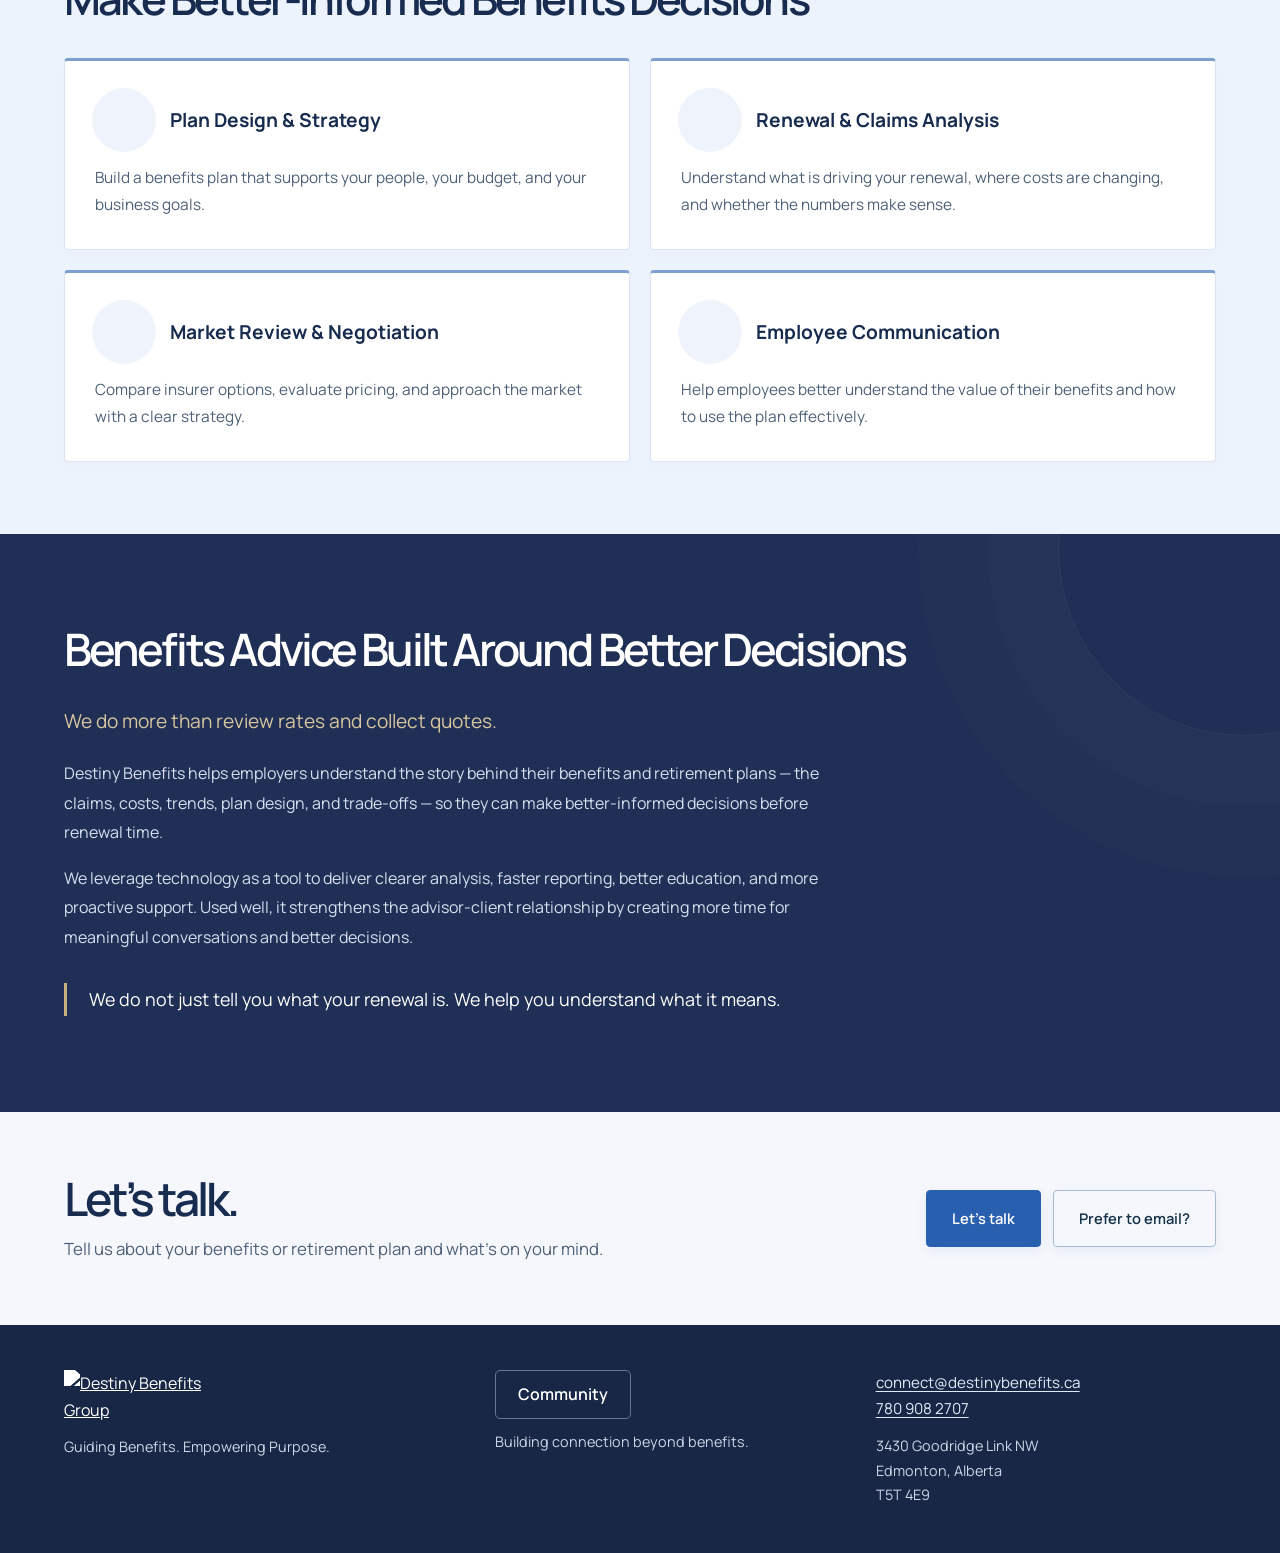
==== commit 5a1fda92: "Publish complete vibrant Destiny site with Volunteer Alberta page in website folder" ====
--- a/website/index.html
+++ b/website/index.html
@@ -4,9 +4,9 @@
 <meta charset="utf-8"><meta name="viewport" content="width=device-width,initial-scale=1">
 <title>Destiny Benefits Group | Benefits &amp; Group Retirement</title>
 <meta name="description" content="Destiny Benefits Group helps employers design, manage and understand benefits and retirement plans with transparent advice, practical analysis and a clear path forward.">
-<link rel="canonical" href="https://caseyco.ca/">
-<script async src="https://www.googletagmanager.com/gtag/js?id=G-K50L75HKY7"></script>
-<script>window.dataLayer=window.dataLayer||[];function gtag(){dataLayer.push(arguments)}gtag('js',new Date());gtag('config','G-K50L75HKY7');</script>
+
+
+
 <link rel="icon" type="image/svg+xml" href="data:image/svg+xml,%3Csvg xmlns='http://www.w3.org/2000/svg' viewBox='0 0 64 64'%3E%3Crect width='64' height='64' rx='10' fill='%23262327'/%3E%3Ctext x='32' y='45' text-anchor='middle' font-family='Georgia' font-size='43' fill='%23d6ac58'%3E%26amp%3B%3C/text%3E%3C/svg%3E">
 <style>
 @import url('https://fonts.googleapis.com/css2?family=DM+Sans:wght@400;500;600;700&family=Manrope:wght@400;500;600&display=swap');
@@ -56,13 +56,14 @@
 /* Render the original logo directly, without scaling its empty canvas. */
 .nav .brand-logo{display:block;width:190px;height:auto;background:none;mix-blend-mode:normal}.footer .brand-logo{display:block;width:180px;height:auto;background:none;mix-blend-mode:normal}@media(max-width:600px){.nav .brand-logo{width:145px;height:auto;background:none}}
 </style>
+<link rel="stylesheet" href="/concept.css">
 </head>
 <body><header class="wrap nav"><a href="/" aria-label="Destiny Benefits Group home"><img class="brand-logo" src="/assets/destiny-benefits-logo-web.svg" alt="Destiny Benefits Group" width="1114" height="339"></a><nav class="navlinks" aria-label="Main navigation"><a href="/healthbenefits/">Benefits</a><a href="/retirement/">Retirement</a><a href="/model/">About Us</a><a href="https://www.destinybenefits.ca/the-beacon-blog">The Beacon</a><a class="btn" href="/lets-talk/">Let’s talk</a></nav></header><main id="top">
-<section class="hero home-hero"><div class="wrap herogrid"><div><h1 class="serif">Guiding Benefits.<br>Empowering Purpose.</h1><p class="lead">Destiny Benefits Group helps employers design, manage, and understand benefits and retirement plans with transparent advice, practical analysis, and a clear path forward.</p><p>Independent benefits consulting for employers who want to make purposeful decisions about their plan.</p></div><div class="logo-animation" id="logo-animation"><img src="/assets/destiny-logo-poster.jpg" alt="Destiny Benefits Group"><video id="brand-video" src="/assets/destiny-logo-animation.mp4" poster="/assets/destiny-logo-poster.jpg" muted playsinline preload="none" aria-hidden="true" tabindex="-1"></video></div></div></section>
+<section class="hero home-hero"><div class="wrap herogrid"><div><h1 class="serif">Guiding Benefits.<br><span>Empowering Purpose.</span></h1><p class="lead">Destiny Benefits Group helps employers design, manage, and understand benefits and retirement plans with transparent advice, practical analysis, and a clear path forward.</p><p>Independent benefits consulting for employers who want to make purposeful decisions about their plan.</p></div><div class="logo-animation" id="logo-animation"><img src="/assets/destiny-logo-poster.jpg" alt="Destiny Benefits Group"><video id="brand-video" src="/assets/destiny-logo-animation.mp4" poster="/assets/destiny-logo-poster.jpg" muted playsinline preload="none" aria-hidden="true" tabindex="-1"></video></div></div></section>
 <section class="home-plans" aria-labelledby="plans-heading"><div class="wrap"><h2 id="plans-heading" class="plans-heading">Clarity · Confidence · Informed Decisions</h2><p class="plans-description">Employer-sponsored benefits and retirement plans</p><div class="plans-columns"><div><h3>Benefits</h3><p>Life · Disability · Health · Dental · Health Spending Accounts · Flex Benefits</p></div><div><h3>Retirement</h3><p>Group RRSP · DPSP · Pension</p></div></div></div></section>
 <section class="section"><div class="wrap intro"><div><h2 class="serif">What Is Your Benefits Plan Really Telling You?</h2></div><div><p class="lead">Understand what is driving your costs, where your plan may be underperforming, and what options you have before your next renewal.</p><ul class="home-questions"><li>“Is our plan competitive?”</li><li>“Do our benefits enhance or detract from our business’ vision?”</li><li>“What should I do about increasing costs?”</li></ul><p>Destiny Benefits helps employers turn confusing benefits data into clearer decisions, better plan design, and more confident conversations with employees.</p><div class="actions"><a class="btn" href="/lets-talk/">Let’s talk</a></div></div></div></section>
 <section class="section cream home-service-section"><div class="wrap"><h2 class="serif">Make Better-Informed Benefits Decisions</h2><div class="offergrid home-services"><article class="offer"><div class="service-title"><span class="service-icon strategy" aria-hidden="true"></span><h3>Plan Design &amp; Strategy</h3></div><p>Build a benefits plan that supports your people, your budget, and your business goals.</p></article><article class="offer"><div class="service-title"><span class="service-icon analysis" aria-hidden="true"></span><h3>Renewal &amp; Claims Analysis</h3></div><p>Understand what is driving your renewal, where costs are changing, and whether the numbers make sense.</p></article><article class="offer"><div class="service-title"><span class="service-icon review-icon" aria-hidden="true"></span><h3>Market Review &amp; Negotiation</h3></div><p>Compare insurer options, evaluate pricing, and approach the market with a clear strategy.</p></article><article class="offer"><div class="service-title"><span class="service-icon employee" aria-hidden="true"></span><h3>Employee Communication</h3></div><p>Help employees better understand the value of their benefits and how to use the plan effectively.</p></article></div></div></section>
-<section class="section"><div class="wrap"><div class="home-approach"><h2 class="serif">Benefits Advice Built Around Better Decisions</h2><p>We do more than review rates and collect quotes.</p><p>Destiny Benefits helps employers understand the story behind their benefits and retirement plans — the claims, costs, trends, plan design, and trade-offs — so they can make better-informed decisions before renewal time.</p><p>We leverage technology as a tool to deliver clearer analysis, faster reporting, better education, and more proactive support. Used well, it strengthens the advisor-client relationship by creating more time for meaningful conversations and better decisions.</p><p>We do not just tell you what your renewal is. We help you understand what it means.</p></div></div></section>
+<section class="section approach-section"><div class="wrap"><div class="home-approach"><h2 class="serif">Benefits Advice Built Around Better Decisions</h2><p>We do more than review rates and collect quotes.</p><p>Destiny Benefits helps employers understand the story behind their benefits and retirement plans — the claims, costs, trends, plan design, and trade-offs — so they can make better-informed decisions before renewal time.</p><p>We leverage technology as a tool to deliver clearer analysis, faster reporting, better education, and more proactive support. Used well, it strengthens the advisor-client relationship by creating more time for meaningful conversations and better decisions.</p><p>We do not just tell you what your renewal is. We help you understand what it means.</p></div></div></section>
 <section class="contact section" id="contact"><div class="wrap"><div class="contact-content"><h2 class="serif">Let’s talk.</h2><p class="lead">Tell us about your benefits or retirement plan and what’s on your mind.</p><div class="actions"><a class="btn" href="/lets-talk/">Let’s talk</a><a class="btn light" href="mailto:connect@destinybenefits.ca">Prefer to email?</a></div></div></div></section></main><footer class="footer"><div class="wrap footer-grid"><div class="footer-brand"><a href="/" aria-label="Destiny Benefits Group home"><img class="brand-logo" src="/assets/destiny-benefits-logo-web.svg" alt="Destiny Benefits Group" width="1114" height="339"></a><p class="footer-tagline">Guiding Benefits. Empowering Purpose.</p></div><nav class="footer-community" aria-label="Community"><a class="community-link" href="/community/">Community</a><p>Building connection beyond benefits.</p></nav><div class="footer-contact"><a href="mailto:connect@destinybenefits.ca">connect@destinybenefits.ca</a><br><a href="tel:+17809082707">780 908 2707</a><address>3430 Goodridge Link NW<br>Edmonton, Alberta<br>T5T 4E9</address></div></div></footer>
 <script>
 
--- a/concept.css
+++ b/concept.css
@@ -0,0 +1,40 @@
+
+:root{--ink:#182c50;--muted:#4e6178;--gold:#cbb88e;--pale:#edf3fc;--cream:#fff;--line:#dbe3ef}
+body{color:var(--ink)}
+.wrap{max-width:1220px}.nav{min-height:96px;border:0}.navlinks a{font-weight:600}.navlinks a:not(.btn):hover{color:#2964c2}.btn{background:#285fae;border-color:#285fae;border-radius:4px;box-shadow:0 4px 12px #1e469412;transition:background .2s,transform .2s}.btn:hover{background:#204c8b;border-color:#204c8b;transform:translateY(-2px)}
+.hero{background:linear-gradient(115deg,#f1f5fc 15%,#e2ecfc 100%)}
+.home-hero{border-top:1px solid #e8edf6}.home-hero .herogrid{padding-top:85px;padding-bottom:86px;grid-template-columns:1.2fr .8fr;gap:5%;align-items:center}.home-hero h1{font-size:clamp(2.7rem,4.4vw,4.3rem);line-height:1.12;letter-spacing:-.055em;margin:0 0 26px}.home-hero h1 span{color:#2d64b5}.home-hero h1:before{content:'';display:block;width:62px;height:4px;background:#c9b181;margin-bottom:27px}.home-hero .lead{font-size:1.12rem;line-height:1.8}.home-hero .lead+p{font-size:.94rem;max-width:535px;color:#50647c}
+.logo-animation{border-radius:50%;aspect-ratio:1/1;background:#27345f;box-shadow:0 0 0 18px #ffffff70,0 0 0 19px #b7c9e366,0 30px 65px #253f6b20;max-width:370px;justify-self:end}.logo-animation img,.logo-animation video{object-fit:contain;background:#27345f}
+.home-plans{padding:30px 0 34px;background:#fff}.home-plans .plans-heading{font-size:1.3rem}.plans-columns{margin-top:20px;padding-top:17px;border-top:1px solid #dde5ef}.plans-columns h3{font-size:1.1rem;color:#285fae}.plans-columns p{font-size:.94rem}
+.section{padding:78px 0}.intro{gap:9%}.intro h2{font-size:clamp(2.25rem,3.8vw,3.65rem);line-height:1.12}.intro h2:before{content:'';display:block;width:48px;height:3px;background:#c9b181;margin-bottom:25px}.intro .lead{margin-top:0;font-size:1.08rem}.home-questions{list-style:none;padding:0;font-size:1.05rem;margin:25px 0}.home-questions li{padding:12px 0 12px 22px;border-left:2px solid #c9b181;margin:10px 0;background:linear-gradient(90deg,#f1f5fc,transparent)}
+.home-service-section{background:#edf3fc;padding:66px 0 72px}.home-service-section h2{max-width:780px;font-size:clamp(2rem,3.4vw,3.2rem);line-height:1.15}.home-services{gap:20px;background:none;border:0;margin-top:34px!important}.home-services .offer{padding:30px;background:#fff;border:1px solid #dce5f2;border-top:3px solid #7d9fd2;border-radius:4px;box-shadow:0 8px 20px #233e6a04}.service-title{margin-bottom:16px;gap:17px}.service-title .service-icon{flex:0 0 58px;width:58px;height:58px;transform:scale(1.1);transform-origin:center;background:#eff4fc;border-radius:50%;mix-blend-mode:multiply}.service-title .service-icon:before{margin:5px}.service-title h3{font-size:1.2rem}.home-services .offer p{font-size:.96rem;line-height:1.75}
+.approach-section{background:#202f55;color:#fff;position:relative;overflow:hidden}.approach-section:after{content:'';position:absolute;width:370px;height:370px;border:1px solid #ffffff0f;border-radius:50%;right:-150px;top:-170px;box-shadow:0 0 0 70px #ffffff03,0 0 0 140px #ffffff03;pointer-events:none}.home-approach{max-width:960px;position:relative;z-index:1}.home-approach h2{max-width:850px;font-size:clamp(2rem,3.5vw,3.4rem);line-height:1.14;margin-bottom:30px}.home-approach p{color:#d5dfef;max-width:790px;line-height:1.85}.home-approach h2+p{color:#d8c69f;font-size:1.2rem}.home-approach p:last-child{border-left:3px solid #c9b181;padding-left:22px;margin-top:30px;font-size:1.12rem;color:#fff}
+.contact{background:#f5f7fc;padding:62px 0}.contact h2{font-size:clamp(2.3rem,3.6vw,3.8rem)}.contact-content{max-width:none;display:grid;grid-template-columns:1fr auto;gap:0 45px;align-items:center}.contact-content h2{margin:0 0 12px}.contact-content .lead{grid-column:1;margin:0;font-size:1.05rem}.contact-content .actions{grid-column:2;grid-row:1/3;margin:0}.contact-content .btn.light{border-color:#a9b9d0}
+.footer{background:#182745;border:0;padding:45px 0}.footer .brand-logo{filter:brightness(0) invert(1);background:none}.footer p,.footer .footer-tagline,.footer address{color:#ccd6e6}.footer a{color:#e0e9f7}.footer .community-link{color:#fff;border-color:#657693;background:none}.footer .community-link:hover{background:#ffffff10;border-color:#b9cbe7}
+:focus-visible{outline:3px solid #a47d33;outline-offset:5px}
+@media(max-width:850px){.home-hero .herogrid{grid-template-columns:1fr;gap:42px;padding-top:50px;padding-bottom:55px}.logo-animation{grid-row:auto;justify-self:center;max-width:290px;width:80%}.intro{gap:32px}.section{padding:58px 0}.contact-content{display:block}.contact-content .actions{margin-top:24px}.home-services .offer{padding:25px}}
+@media(max-width:600px){.home-hero h1{font-size:clamp(2.3rem,8.3vw,3rem)}.home-hero .herogrid{padding-top:38px;gap:35px}.logo-animation{max-width:240px;box-shadow:0 0 0 10px #ffffff70,0 0 0 11px #b7c9e366,0 20px 40px #253f6b18}.navlinks{gap:12px;font-size:.78rem}.home-services{gap:14px}.home-questions li{padding:10px 14px}.footer .footer-grid{gap:28px}.contact-content .actions{gap:10px}.contact-content .btn{padding:13px 17px}.home-approach h2{font-size:2.2rem}}
+@media(prefers-reduced-motion:reduce){.btn:hover{transform:none}}
+
+/* Inner pages: the same blue, navy and champagne composition as Home. */
+.inner-page .hero{position:relative;isolation:isolate;overflow:hidden;border-top:1px solid #e8edf6}
+.inner-page .hero:after{content:'';position:absolute;z-index:-1;width:460px;height:460px;right:-200px;top:-190px;border:1px solid #b6c8e14d;border-radius:50%;box-shadow:0 0 0 65px #ffffff18,0 0 0 130px #ffffff12;pointer-events:none}
+.inner-page .hero h1{font-size:clamp(2.8rem,4.4vw,4.3rem);line-height:1.12;letter-spacing:-.055em;margin:16px 0 25px}.inner-page .hero h1 span{color:#2d64b5}
+.inner-page .hero .eyebrow{color:#2b5ba0}.inner-page .hero .lead{font-size:1.1rem;line-height:1.85}
+.inner-page .herogrid{padding-top:75px;padding-bottom:80px;gap:7%;grid-template-columns:1.13fr .87fr}
+.inner-page .heroaside{position:relative;background:#24345b;padding:40px;color:#fff;border:1px solid #ffffff55;border-top:3px solid #c9b181;border-radius:5px;box-shadow:12px 12px 0 #d6e2f4,0 20px 45px #20335812}
+.inner-page .heroaside strong{font-size:clamp(1.65rem,2.3vw,2.2rem);line-height:1.25;letter-spacing:-.04em}.inner-page .heroaside p{color:#dce5f4;line-height:1.8;font-size:1rem;margin-bottom:0}
+.inner-page .eyebrow{color:#285fae}.inner-page .audience-heading h2{font-size:clamp(2.2rem,3.5vw,3.4rem);line-height:1.15;margin-top:14px}.inner-page .audience-heading p{font-size:1rem;line-height:1.8}
+.inner-page .audience-tabs{gap:15px;margin-top:32px}.inner-page .audience-tab{border-radius:4px;background:#f6f8fc;border-color:#dbe3ef;padding:22px;min-height:110px;position:relative}
+.inner-page .audience-tab:hover{background:#eaf1fb;border-color:#6e91c2}.inner-page .audience-tab span{color:#2d64b5}.inner-page .audience-tab small{color:#53667e;margin-top:7px}.inner-page .audience-tab.active{background:#24345b;border-color:#24345b;box-shadow:inset 0 -3px #c9b181;color:#fff}.inner-page .audience-tab.active span{color:#ddcba6}.inner-page .audience-tab.active small{color:#dae4f4}
+.inner-page .audience-panel{background:#f1f5fc;border:1px solid #dce5f2;border-radius:5px;padding:42px;gap:7%;margin-top:20px;align-items:start;min-height:0}
+.inner-page .audience-copy h3{font-size:clamp(2rem,3.1vw,2.8rem);line-height:1.15;margin:14px 0 24px}.inner-page .audience-copy p{font-size:1rem;line-height:1.85;color:#4e6178}.inner-page .audience-copy p strong{color:#243e69}.inner-page .audience-copy .btn{margin-top:18px}
+.inner-page .audience-benefits{background:#fff;padding:28px;border:1px solid #dce5f2;border-top:3px solid #c9b181;border-radius:4px;align-self:start;margin-top:3px}.inner-page .audience-benefits li{border-color:#e2e9f3;padding:20px 0}.inner-page .audience-benefits li:last-child{padding-bottom:0}.inner-page .audience-benefits strong{color:#203c68;font-size:1rem;line-height:1.5}.inner-page .audience-benefits span:not(.eyebrow){color:#52657c;line-height:1.8;margin-top:9px}
+.inner-page .review{background:#202f55;padding:75px 0}.inner-page .reviewgrid{gap:8%;align-items:start}.inner-page .review h2{font-size:clamp(2.2rem,3.6vw,3.4rem);line-height:1.14;margin-top:18px}.inner-page .review .eyebrow{color:#dcc9a3}.inner-page .review .lead,.inner-page .review p{color:#d5dfef;font-size:1.04rem;line-height:1.85}.inner-page .review .btn{background:#edf3fc;border-color:#edf3fc;color:#20345b}.inner-page .review .btn:hover{background:#d9e5f7}.inner-page .review-note{background:#ffffff05;border:1px solid #61718e;border-top:3px solid #c9b181;border-radius:4px;padding:30px;margin-top:3px}.inner-page .review-note h3{font-size:1.55rem;line-height:1.35;margin:17px 0}.inner-page .review-note p{font-size:.96rem}
+.page-model .model-intro{padding-top:66px;padding-bottom:68px;max-width:1220px}.page-model .model-intro h1,.page-community .community-intro h1{font-size:.85rem;text-transform:uppercase;letter-spacing:.13em;color:#285fae;font-weight:700;margin:0 0 22px}.page-model .model-intro h2{font-size:clamp(2.7rem,4.5vw,4.4rem);max-width:820px;line-height:1.13;margin:0 0 28px}.page-model .model-intro h2:before,.page-community .community-intro h2:before,.page-lets-talk .hero h1:before{content:'';display:block;width:62px;height:4px;background:#c9b181;margin-bottom:25px}.page-model .model-intro .lead{max-width:780px;margin:14px 0;line-height:1.8}.page-model #philosophy{background:#202f55;color:white}.page-model #philosophy .eyebrow{color:#dcc9a3}.page-model #philosophy h3{color:white;font-size:clamp(2rem,3.4vw,3.2rem)}.page-model #philosophy h3:before{content:none}.page-model #philosophy p{color:#d5dfef;line-height:1.9;margin-top:0;margin-bottom:22px}.page-model #philosophy p:last-child{margin-bottom:0}.page-model #expertise{background:#f1f5fc}.page-model .expertise-heading{margin-bottom:30px}.page-model .model-heading{font-size:clamp(2rem,3.5vw,3.3rem);line-height:1.15}.page-model .advisor-grid{gap:24px}.page-model .advisor-card{border:1px solid #dae3f0;border-radius:5px;box-shadow:0 10px 25px #233e6a05}.page-model .advisor-featured{border-top:3px solid #c9b181}.page-model .advisor-featured .advisor-content{padding:38px}.page-model .advisor-card h4{color:#20345b}.page-model .advisor-card .advisor-role{color:#285fae;font-size:.95rem}.page-model .advisor-content>p{color:#4e6178;line-height:1.85;font-size:.97rem}.page-model .advisor-card:not(.advisor-featured) .advisor-photo{border-radius:50%;outline:6px solid #eff4fc;width:120px;height:120px}.page-model .advisor-card:not(.advisor-featured){border-top:3px solid #8ba9d4}
+.page-lets-talk .hero>.wrap{padding-top:65px!important;padding-bottom:65px!important}.page-lets-talk .hero h1{margin-top:0}.page-lets-talk #contact{background:#fff;padding:65px 0 80px}.page-lets-talk .talk-grid{gap:7%;align-items:stretch}.page-lets-talk .talk-details{border-top:3px solid #c9b181;padding:30px 0}.page-lets-talk .talk-details h2{font-size:clamp(1.65rem,2.5vw,2rem)!important;line-height:1.25;margin-top:0}.page-lets-talk .talk-details a{color:#285fae;text-underline-offset:5px;font-size:1.05rem}.page-lets-talk .talk-details address{color:#52657c;font-size:1rem;line-height:1.8}.page-lets-talk .talk-card{background:#24345b;color:white;border:1px solid #24345b;border-top:3px solid #c9b181;padding:36px;border-radius:5px;box-shadow:10px 10px 0 #e3ebf7}.page-lets-talk .talk-card h2{font-size:clamp(1.8rem,2.7vw,2.6rem);line-height:1.2;margin-top:0}.page-lets-talk .talk-card p{color:#d5dfef;line-height:1.8}.page-lets-talk .talk-card .btn{background:#edf3fc;border-color:#edf3fc;color:#20345b}.page-lets-talk .talk-card .btn:hover{background:#d9e5f7}
+.page-community .community-intro{max-width:900px;padding-top:66px;padding-bottom:68px}.page-community .community-intro h2{font-size:clamp(2.6rem,4.2vw,4.1rem);max-width:800px;line-height:1.13;margin:0 0 28px}.page-community .community-intro p{max-width:760px;line-height:1.85;color:#4e6178}.page-community .community-section{padding:65px 0}.page-community .community-offer{gap:9%;grid-template-columns:1.15fr .85fr}.page-community .community-offer h2{font-size:clamp(2rem,3vw,2.8rem);line-height:1.15}.page-community .community-offer p{color:#4e6178;line-height:1.85}.page-community .community-offer img{background:#eff4fc;border-radius:50%;padding:20px;aspect-ratio:1;max-height:340px;box-shadow:0 0 0 12px #f7f9fd}.page-community .community-section.cream{background:#edf3fc;border-top:1px solid #dce5f2}.page-community .community-gallery{gap:25px;align-items:start}.page-community .community-gallery figure{background:#fff;border:1px solid #dce5f2;border-radius:5px;overflow:hidden;box-shadow:0 8px 22px #233e6a06}.page-community .community-gallery img{border-radius:0;background:#f6f8fc}.page-community .community-gallery figcaption{font-size:1rem;font-weight:600;color:#20345b;line-height:1.6;margin:0;padding:20px 24px;border-top:3px solid #c9b181}
+@media(max-width:900px){.inner-page .herogrid{gap:5%}.inner-page .heroaside{padding:28px}.inner-page .audience-panel{padding:30px;gap:5%}.inner-page .audience-benefits{padding:23px}.inner-page .audience-tab{padding:20px 16px}.inner-page .audience-tab strong{font-size:1rem}.page-model .advisor-featured .advisor-content{padding:28px}}
+@media(max-width:850px){.inner-page .herogrid{grid-template-columns:1fr;padding:52px 34px 60px;gap:32px}.inner-page .heroaside{max-width:650px;width:100%;box-shadow:8px 8px 0 #d6e2f4}.inner-page .audience-panel{grid-template-columns:1fr;gap:30px}.inner-page .audience-benefits{border-left:1px solid #dce5f2;padding:25px}.inner-page .reviewgrid{grid-template-columns:1fr;gap:30px}.inner-page .review{padding:58px 0}.page-model .model-intro,.page-community .community-intro{padding-top:48px;padding-bottom:50px}.page-community .community-offer{gap:5%}}
+@media(max-width:700px){.page-community .community-offer{grid-template-columns:1fr;gap:32px}.page-community .community-offer img{max-width:280px;justify-self:center}.page-lets-talk .talk-grid{grid-template-columns:1fr;gap:25px}.page-lets-talk .talk-card{padding:28px;box-shadow:6px 6px 0 #e3ebf7}.page-lets-talk #contact{padding:38px 0 55px}.page-community .community-gallery{grid-template-columns:1fr}}
+@media(max-width:600px){.inner-page .herogrid{padding:38px 22px 48px}.inner-page .hero h1{font-size:clamp(2.35rem,8.7vw,3rem)}.inner-page .heroaside{padding:27px}.inner-page .audience-tabs{gap:9px}.inner-page .audience-tab{min-height:80px;padding:16px 18px}.inner-page .audience-tab small{margin-left:31px}.inner-page .audience-panel{padding:25px 20px;gap:25px;margin-top:16px}.inner-page .audience-benefits{padding:23px 20px}.inner-page .review-note{padding:26px 23px}.page-model .advisor-featured .advisor-content{padding:26px 22px}.page-model .model-intro h2,.page-community .community-intro h2{font-size:2.55rem}.page-lets-talk .hero>.wrap{padding-top:42px!important;padding-bottom:45px!important}.page-community .community-section{padding:48px 0}}
